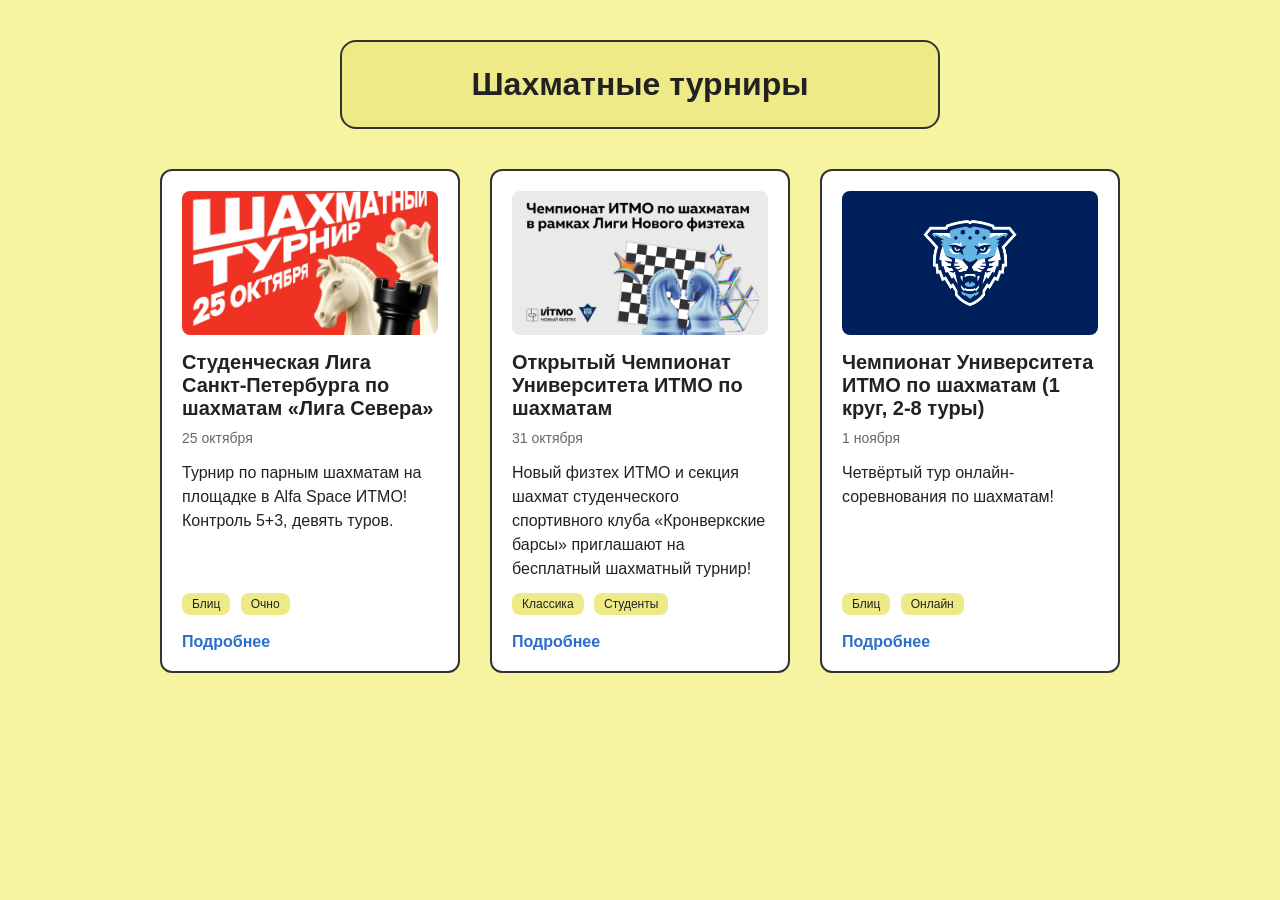
==== solution/FirstTask.html @ e8ababb3 "solution Селищев Тигран М3336" ====
<!DOCTYPE html>
<html lang="ru">

<head>
    <meta charset="utf-8">
    <title>Афиша мероприятий</title>
    <link rel="stylesheet" href="FirstTask.css">
</head>

<body>
<!-- Бокс заголовка -->
<div class="title-box">
    <h1>Шахматные турниры</h1>
</div>
<!-- Бокс карточек -->
<div class="cards-box">

    <!-- Карточка 1 -->
    <article class="card">
        <div class="cover">
            <img src="cover (2).webp" alt="Шахматы">
        </div>
        <h2>Студенческая Лига Санкт-Петербурга по шахматам «Лига Севера»</h2>
        <p class="date">25 октября</p>
        <p class="description">Турнир по парным шахматам на площадке в Alfa Space ИТМО! Контроль 5+3, девять туров.</p>
        <div class="card-footer">
            <ul class="tags">
                <li>Блиц</li>
                <li>Очно</li>
            </ul>
            <a href="https://itmo.events/events/124225" class="more">Подробнее</a>
        </div>
    </article>

    <!-- Карточка 2 -->
    <article class="card">
        <div class="cover">
            <img src="cover.webp" alt="Шахматы">
        </div>
        <h2>Открытый Чемпионат Университета ИТМО по шахматам</h2>
        <p class="date">31 октября</p>
        <p class="description">Новый физтех ИТМО и секция шахмат студенческого спортивного клуба «Кронверкские барсы» приглашают на бесплатный шахматный турнир!</p>
        <div class="card-footer">
            <ul class="tags">
                <li>Классика</li>
                <li>Студенты</li>
            </ul>
            <a href="https://itmo.events/events/124695" class="more">Подробнее</a>
        </div>
    </article>

    <!-- Карточка 3 -->
    <article class="card">
        <div class="cover">
            <img src="cover (1).webp" alt="Шахматы">
        </div>
        <h2>Чемпионат Университета ИТМО по шахматам (1 круг, 2-8 туры)</h2>
        <p class="date">1 ноября</p>
        <p class="description">Четвёртый тур онлайн-соревнования по шахматам!</p>
        <div class="card-footer">
            <ul class="tags">
                <li>Блиц</li>
                <li>Онлайн</li>
            </ul>
            <a href="https://itmo.events/events/124230" class="more">Подробнее</a>
        </div>
    </article>

</div>
</body>

</html>
---- solution/FirstTask.css ----
* {
    box-sizing: border-box;
}


body {
    margin: 0;
    font-family: sans-serif;
    background-color: #f7f4a1;
    color: #222;
}


.title-box {
    max-width: 600px;
    margin: 40px auto;
    padding: 24px 32px;
    background-color: #edea87;
    border: 2px solid #333;
    border-radius: 16px;
    text-align: center;
}
.title-box h1 {
    margin: 0;
}


.cards-box {
    max-width: 960px;
    margin: 0 auto;
    padding-bottom: 40px;
    text-align: justify;
}


.cards-box::after {
    content: "";
    display: inline-block;
    width: 100%;
}


.card {
    display: inline-block;
    vertical-align: top;
    width: 300px;
    padding: 20px;
    border: 2px solid #333;
    border-radius: 12px;
    background: #fff;
    text-align: left;
    margin-bottom: 20px;
}


.cover {
    aspect-ratio: 16 / 9;
    background-color: #ddd;
    border-radius: 8px;
    margin-bottom: 16px;
    overflow: hidden;
}
.cover img {
    width: 100%;
    height: 100%;
    object-fit: cover;
    display: block;
}


.card h2 {
    font-size: 20px;
    margin: 0 0 8px;
    min-height: 48px;
}


.date, .description {
    margin: 0 0 12px;
    line-height: 1.5;
}


.date {
    color: #666;
    font-size: 14px;
}

.description {
    min-height: 120px;
}


.tags {
    list-style: none;
    padding: 0;
    margin: 0 0 12px;
}


.tags li {
    display: inline-block;
    padding: 4px 10px;
    margin: 0 6px 6px 0;
    background-color: #edea87;
    border-radius: 8px;
    font-size: 12px;
}


.more {
    display: inline-block;
    color: #2c6ecc;
    text-decoration: none;
    font-weight: bold;
}


.more:hover {
    color: #d4462b;
    text-decoration: underline;
}
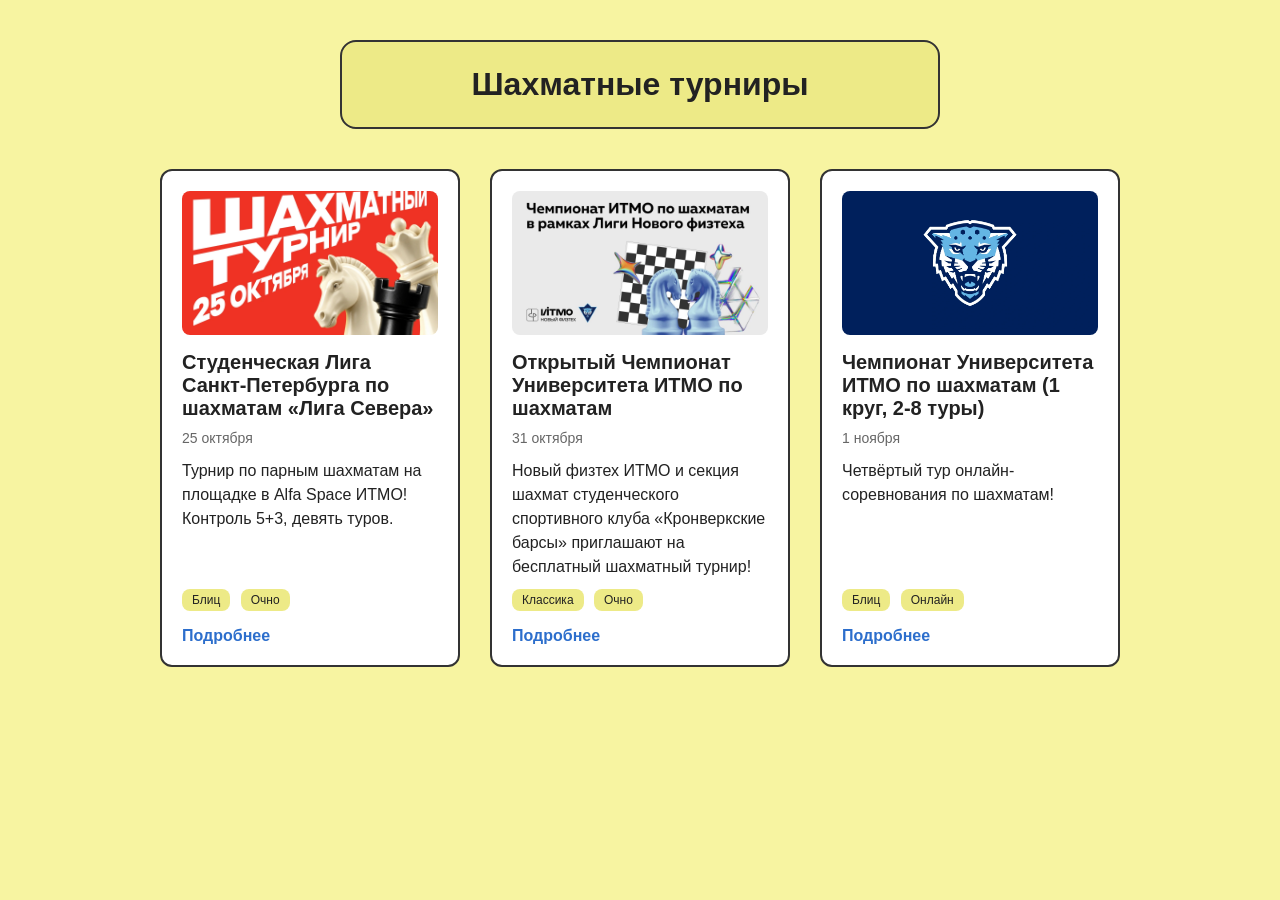
==== commit 686432ae: "Some fixes" ====
--- a/solution/FirstTask.html
+++ b/solution/FirstTask.html
@@ -43,7 +43,7 @@
         <div class="card-footer">
             <ul class="tags">
                 <li>Классика</li>
-                <li>Студенты</li>
+                <li>Очно</li>
             </ul>
             <a href="https://itmo.events/events/124695" class="more">Подробнее</a>
         </div>
--- a/solution/FirstTask.css
+++ b/solution/FirstTask.css
@@ -49,7 +49,6 @@
     border-radius: 12px;
     background: #fff;
     text-align: left;
-    margin-bottom: 20px;
 }
 
 
@@ -76,7 +75,7 @@
 
 
 .date, .description {
-    margin: 0 0 12px;
+    margin: 0 0 10px;
     line-height: 1.5;
 }
 
@@ -94,7 +93,7 @@
 .tags {
     list-style: none;
     padding: 0;
-    margin: 0 0 12px;
+    margin: 0 0 10px;
 }
 
 
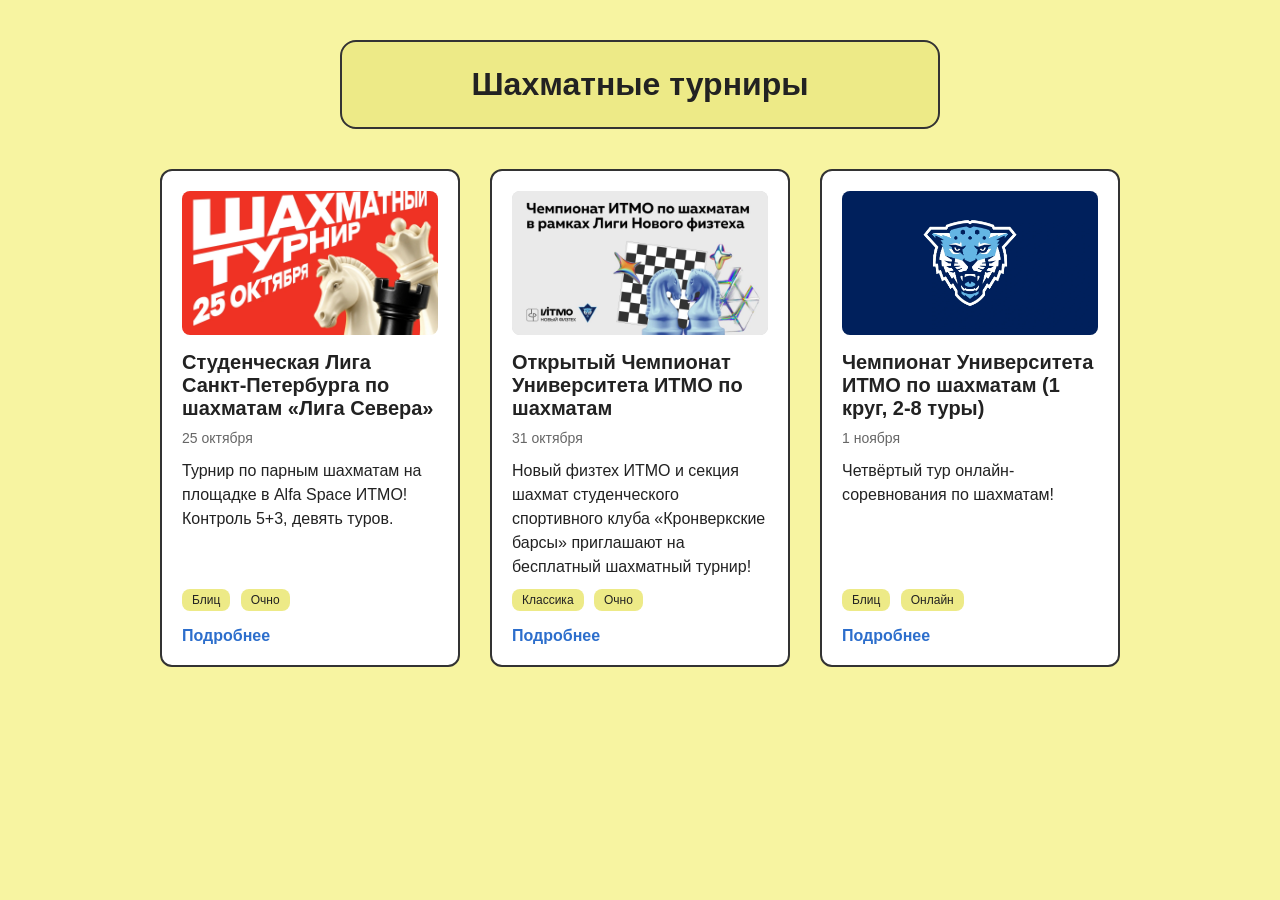
==== commit 7e1fb92a: "semantics" ====
--- a/solution/FirstTask.html
+++ b/solution/FirstTask.html
@@ -8,12 +8,11 @@
 </head>
 
 <body>
-<!-- Бокс заголовка -->
-<div class="title-box">
+<!-- header -->
+<header class="title-box">
     <h1>Шахматные турниры</h1>
-</div>
-<!-- Бокс карточек -->
-<div class="cards-box">
+</header>
+<main class="cards-box">
 
     <!-- Карточка 1 -->
     <article class="card">
@@ -21,15 +20,15 @@
             <img src="cover (2).webp" alt="Шахматы">
         </div>
         <h2>Студенческая Лига Санкт-Петербурга по шахматам «Лига Севера»</h2>
-        <p class="date">25 октября</p>
+        <p class="date"><time datetime="2026-10-25">25 октября</time></p>
         <p class="description">Турнир по парным шахматам на площадке в Alfa Space ИТМО! Контроль 5+3, девять туров.</p>
-        <div class="card-footer">
+        <footer class="card-footer">
             <ul class="tags">
                 <li>Блиц</li>
                 <li>Очно</li>
             </ul>
             <a href="https://itmo.events/events/124225" class="more">Подробнее</a>
-        </div>
+        </footer>
     </article>
 
     <!-- Карточка 2 -->
@@ -38,15 +37,15 @@
             <img src="cover.webp" alt="Шахматы">
         </div>
         <h2>Открытый Чемпионат Университета ИТМО по шахматам</h2>
-        <p class="date">31 октября</p>
+        <p class="date"><time datetime="2026-10-31">31 октября</time></p>
         <p class="description">Новый физтех ИТМО и секция шахмат студенческого спортивного клуба «Кронверкские барсы» приглашают на бесплатный шахматный турнир!</p>
-        <div class="card-footer">
+        <footer class="card-footer">
             <ul class="tags">
                 <li>Классика</li>
                 <li>Очно</li>
             </ul>
             <a href="https://itmo.events/events/124695" class="more">Подробнее</a>
-        </div>
+        </footer>
     </article>
 
     <!-- Карточка 3 -->
@@ -55,18 +54,18 @@
             <img src="cover (1).webp" alt="Шахматы">
         </div>
         <h2>Чемпионат Университета ИТМО по шахматам (1 круг, 2-8 туры)</h2>
-        <p class="date">1 ноября</p>
+        <p class="date"><time datetime="2026-11-01">1 ноября</time></p>
         <p class="description">Четвёртый тур онлайн-соревнования по шахматам!</p>
-        <div class="card-footer">
+        <footer class="card-footer">
             <ul class="tags">
                 <li>Блиц</li>
                 <li>Онлайн</li>
             </ul>
             <a href="https://itmo.events/events/124230" class="more">Подробнее</a>
-        </div>
+        </footer>
     </article>
 
-</div>
+</main>
 </body>
 
 </html>
--- a/solution/FirstTask.css
+++ b/solution/FirstTask.css
@@ -4,7 +4,6 @@
 
 
 body {
-    margin: 0;
     font-family: sans-serif;
     background-color: #f7f4a1;
     color: #222;
